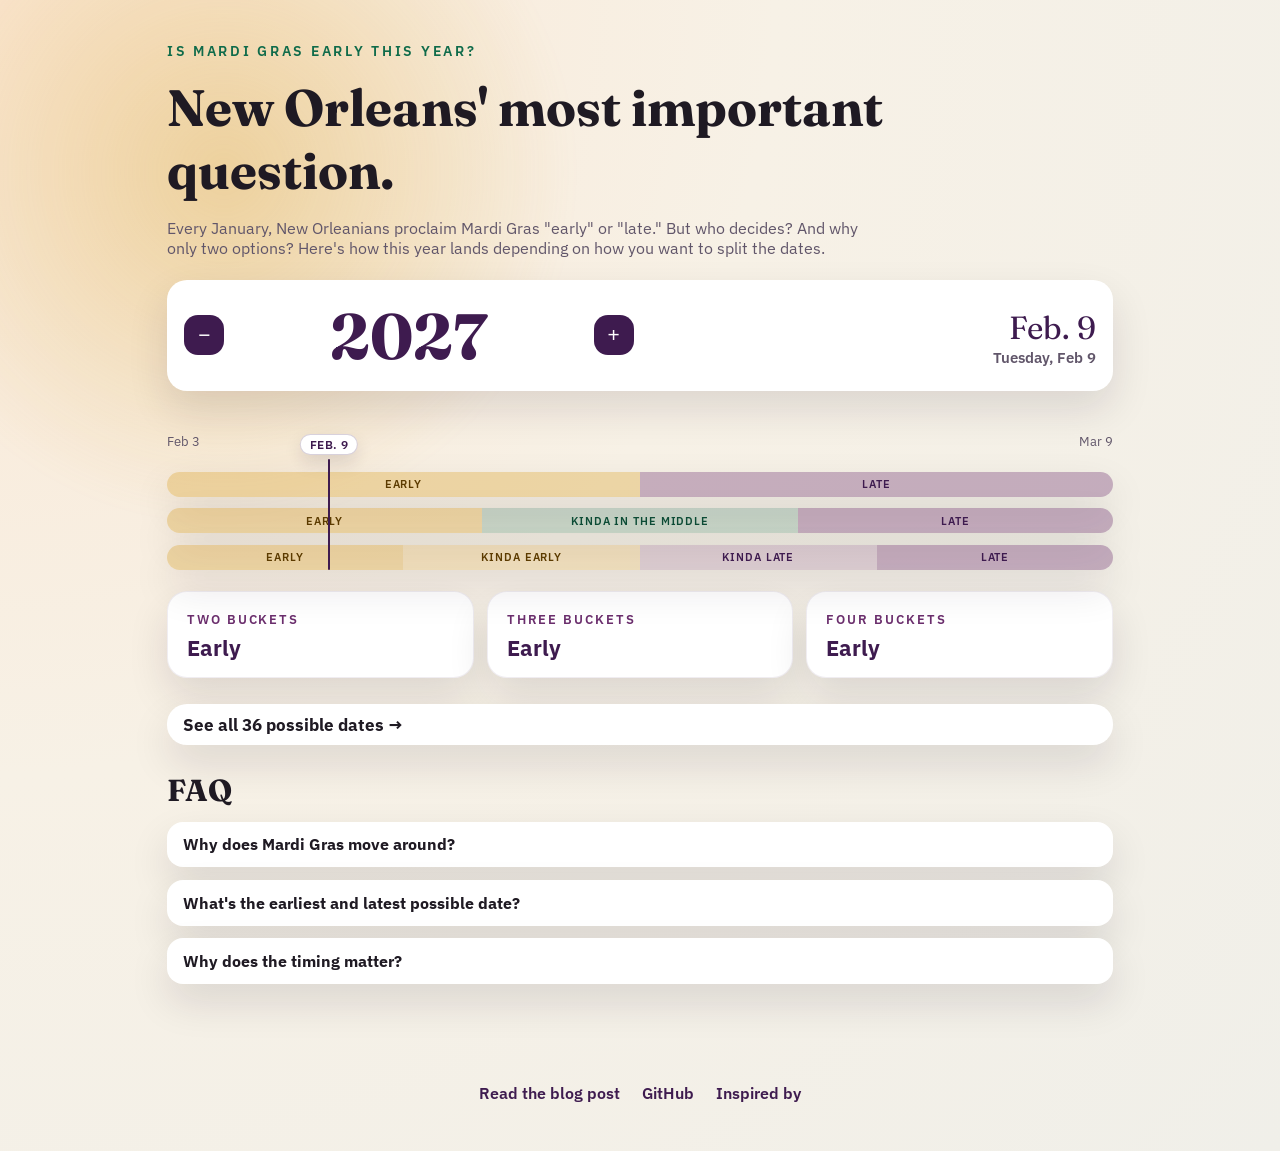
==== index.html @ 9261071d "Add inspiration link" ====
<!-- Yes, this was totally vibe coded. -->
<!doctype html>
<html lang="en">
  <head>
    <meta charset="utf-8" />
    <meta name="viewport" content="width=device-width, initial-scale=1" />
    <title>Is Mardi Gras Early?</title>

    <meta
      name="description"
      content="Is Mardi Gras early this year? Find the next Mardi Gras date and see how early or late it is across multiple classifications."
    />
    <link rel="canonical" href="https://ismardigrasearly.com/" />
    <meta property="og:title" content="Is Mardi Gras Early?" />
    <meta
      property="og:description"
      content="Find the next Mardi Gras date and see how early or late it feels."
    />
    <meta property="og:url" content="https://ismardigrasearly.com/" />
    <meta property="og:type" content="website" />
    <meta property="og:site_name" content="Is Mardi Gras Early?" />
    <meta property="og:image" content="https://ismardigrasearly.com/og-image.png" />
    <meta name="twitter:card" content="summary_large_image" />
    <meta name="twitter:title" content="Is Mardi Gras Early?" />
    <meta
      name="twitter:description"
      content="Find the next Mardi Gras date and see how early or late it feels."
    />
    <meta name="twitter:image" content="https://ismardigrasearly.com/og-image.png" />
    <link rel="icon" href="favicon.svg" type="image/svg+xml" />
    <link rel="apple-touch-icon" href="apple-touch-icon.png" />
    <link rel="preconnect" href="https://fonts.googleapis.com" />
    <link rel="preconnect" href="https://fonts.gstatic.com" crossorigin />
    <link
      href="https://fonts.googleapis.com/css2?family=Fraunces:opsz,wght@9..144,500;9..144,700&family=IBM+Plex+Sans:wght@300;400;600&display=swap"
      rel="stylesheet"
    />
    <link rel="stylesheet" href="styles.css" />

    <script type="application/ld+json">
      {
        "@context": "https://schema.org",
        "@type": "WebSite",
        "name": "Is Mardi Gras Early?",
        "url": "https://ismardigrasearly.com/",
        "description": "Find the next Mardi Gras date and see how early or late it is across multiple classifications."
      }
    </script>
  </head>
  <body>
    <div class="glow"></div>
    <header class="hero">
      <p class="eyebrow">Is Mardi Gras early this year?</p>
      <h1>New Orleans' most important question.</h1>
      <p class="lead">
        Every January, New Orleanians proclaim Mardi Gras "early" or "late."
        But who decides? And why only two options? Here's how this year lands
        depending on how you want to split the dates.
      </p>

      <div class="year-panel">
        <div class="year-display">
          <div class="year-controls">
            <button class="step" id="yearDown" aria-label="Previous year">
              −
            </button>
            <input id="yearInput" type="number" inputmode="numeric" />
            <button class="step" id="yearUp" aria-label="Next year">+</button>
          </div>
        </div>

        <div class="date-display">
          <div class="date-hero" id="mardiDate">Feb 17</div>
          <div class="date-sub" id="mardiWeekday">Tuesday, Feb 17</div>
        </div>
      </div>
    </header>

    <main>
      <section class="section verdict" id="verdict">
        <div class="timeline">
          <div class="timeline-range">
            <span>Feb 3</span>
            <span>Mar 9</span>
          </div>
          <div class="timeline-stack">
            <div class="timeline-row">
              <div class="segment segment-early" style="--days: 18;">
                <span class="full-label">Early</span>
                <span class="short-label">E</span>
              </div>
              <div class="segment segment-late" style="--days: 18;">
                <span class="full-label">Late</span>
                <span class="short-label">L</span>
              </div>
            </div>
            <div class="timeline-row">
              <div class="segment segment-early" style="--days: 12;">
                <span class="full-label">Early</span>
                <span class="short-label">E</span>
              </div>
              <div class="segment segment-mid" style="--days: 12;">
                <span class="full-label">Kinda in the Middle</span>
                <span class="short-label">M</span>
              </div>
              <div class="segment segment-late" style="--days: 12;">
                <span class="full-label">Late</span>
                <span class="short-label">L</span>
              </div>
            </div>
            <div class="timeline-row">
              <div class="segment segment-early" style="--days: 9;">
                <span class="full-label">Early</span>
                <span class="short-label">E</span>
              </div>
              <div class="segment segment-early-soft" style="--days: 9;">
                <span class="full-label">Kinda Early</span>
                <span class="short-label">KE</span>
              </div>
              <div class="segment segment-late-soft" style="--days: 9;">
                <span class="full-label">Kinda Late</span>
                <span class="short-label">KL</span>
              </div>
              <div class="segment segment-late" style="--days: 9;">
                <span class="full-label">Late</span>
                <span class="short-label">L</span>
              </div>
            </div>
            <div class="timeline-marker" id="timelineMarker">
              <div class="marker-label" id="timelineMarkerLabel">Feb 17</div>
              <div class="marker-line"></div>
            </div>
          </div>
        </div>
        <div class="verdict-grid">
          <article class="verdict-card">
            <span class="label">Two Buckets</span>
            <p class="result" id="halvesResult">Early</p>
          </article>
          <article class="verdict-card">
            <span class="label">Three Buckets</span>
            <p class="result" id="thirdsResult">Kinda in the Middle</p>
          </article>
          <article class="verdict-card">
            <span class="label">Four Buckets</span>
            <p class="result" id="fourthsResult">Early</p>
          </article>
        </div>
      </section>

      <section class="section">
        <details class="expander" id="allDates">
          <summary>See all 36 possible dates →</summary>
          <div class="expander-body">
            <p class="section-note">
              There are 36 possible dates, from Feb 3 to Mar 9. Your selected
              year is highlighted.
            </p>
            <div class="table-wrap">
              <table class="breakdown" id="breakdownTable">
                <thead>
                  <tr>
                    <th>Date</th>
                    <th>Two Buckets</th>
                    <th>Three Buckets</th>
                    <th>Four Buckets</th>
                  </tr>
                </thead>
                <tbody></tbody>
              </table>
            </div>
            <div class="card-list" id="breakdownCards" aria-hidden="true"></div>
          </div>
        </details>
      </section>

      <section class="section faq">
        <h2>FAQ</h2>
        <details>
          <summary>Why does Mardi Gras move around?</summary>
          <p>
            Mardi Gras is always 47 days before Easter. Easter follows the lunar
            calendar, so it shifts each year, and Mardi Gras shifts with it.
          </p>
        </details>
        <details>
          <summary>What's the earliest and latest possible date?</summary>
          <p>
            Earliest is February 3. Latest is March 9. That's a 35-day window
            (36 if you count February 29 in leap years).
          </p>
        </details>
        <details>
          <summary>Why does the timing matter?</summary>
          <p>
            Two reasons. First, king cake season length — Carnival starts
            January 6, so an early Mardi Gras means fewer weeks of king cake.
            Second, weather — early February often needs a coat on the parade
            route, while early March is sunburn territory.
          </p>
        </details>
      </section>

    </main>

    <footer>
      <div class="footer-links">
        <a href="https://dunn.us/notes/is-mardi-gras-early">Read the blog post</a>
        <a href="https://github.com/andrewedunn/ismardigrasearly">GitHub</a>
        <a href="https://www.nola.com/entertainment_life/mardi_gras/mardi-gras-date-lunar-cycle/article_87481c2b-2ed1-4d84-a50e-b49f899e9219.html">Inspired by</a>
      </div>
    </footer>

    <script src="script.js"></script>
    <script
      data-goatcounter="https://aed.goatcounter.com/count"
      async
      src="//gc.zgo.at/count.js"
    ></script>
  </body>
</html>
---- styles.css ----
:root {
  --purple-deep: #3e1b4f;
  --purple-mid: #6b2e6d;
  --green: #0f6b4a;
  --gold: #d6a12b;
  --cream: #f7f1e6;
  --ink: #1f1a23;
  --muted: #61566a;
  --card: #ffffff;
  --shadow: 0 18px 40px rgba(30, 20, 40, 0.12);
  --radius: 20px;
}

* {
  box-sizing: border-box;
}

body {
  margin: 0;
  font-family: "IBM Plex Sans", "Trebuchet MS", sans-serif;
  background: radial-gradient(circle at top left, #fbe7d3 0%, #f7f1e6 45%, #f0efe9 100%);
  color: var(--ink);
  min-height: 100vh;
}

.glow {
  position: fixed;
  inset: -20% auto auto -10%;
  width: 55vw;
  height: 55vw;
  background: radial-gradient(circle, rgba(214, 161, 43, 0.35), transparent 70%);
  filter: blur(10px);
  pointer-events: none;
  z-index: -1;
}

.hero {
  padding: 2.6rem 6vw 0.8rem;
  max-width: 1100px;
  margin: 0 auto;
  animation: floatIn 0.8s ease-out both;
}

.eyebrow {
  font-size: 0.85rem;
  text-transform: uppercase;
  letter-spacing: 0.2em;
  color: var(--green);
  font-weight: 600;
  margin: 0 0 1rem;
}

h1 {
  font-family: "Fraunces", "Times New Roman", serif;
  font-size: clamp(2.4rem, 4vw, 3.6rem);
  margin: 0 0 1rem;
}

.lead {
  font-size: 1rem;
  max-width: 720px;
  color: var(--muted);
  margin: 0 0 1.4rem;
}


.year-panel {
  display: grid;
  gap: 0.8rem;
  grid-template-columns: repeat(auto-fit, minmax(240px, 1fr));
  background: var(--card);
  padding: 1rem 1.1rem;
  border-radius: var(--radius);
  box-shadow: var(--shadow);
  align-items: center;
}

.label {
  font-size: 0.8rem;
  text-transform: uppercase;
  letter-spacing: 0.15em;
  color: var(--purple-mid);
  font-weight: 600;
}

.year-controls {
  display: grid;
  grid-template-columns: auto minmax(160px, 1fr) auto;
  gap: 0.45rem;
  align-items: center;
  justify-self: start;
}

input[type="number"] {
  font-family: "Fraunces", "Times New Roman", serif;
  font-size: clamp(2.8rem, 5vw, 4rem);
  text-align: center;
  width: 100%;
  padding: 0;
  border: none;
  background: transparent;
  color: var(--purple-deep);
  font-weight: 700;
  appearance: textfield;
  line-height: 1;
}

input[type="number"]::-webkit-outer-spin-button,
input[type="number"]::-webkit-inner-spin-button {
  -webkit-appearance: none;
  margin: 0;
}

.step {
  border: none;
  background: var(--purple-deep);
  color: #fff;
  font-size: 1.3rem;
  width: 40px;
  height: 40px;
  border-radius: 14px;
  cursor: pointer;
  transition: transform 0.2s ease, background 0.2s ease;
}

.step:hover {
  transform: translateY(-2px);
  background: var(--green);
}

.date-display {
  text-align: right;
  justify-self: end;
}

.date-hero {
  font-family: "Fraunces", "Times New Roman", serif;
  font-size: clamp(1.4rem, 2.6vw, 2rem);
  margin-top: 0.2rem;
  color: var(--purple-deep);
}

.date-sub {
  color: var(--muted);
  font-weight: 600;
  font-size: 0.95rem;
}

main {
  max-width: 1100px;
  margin: 0 auto;
  padding: 0 6vw 3rem;
}

.section {
  margin-top: 1.6rem;
  animation: fadeUp 0.8s ease-out both;
}

.section:nth-of-type(2) {
  animation-delay: 0.1s;
}

.section:nth-of-type(3) {
  animation-delay: 0.2s;
}

.section:nth-of-type(4) {
  animation-delay: 0.3s;
}

.section h2 {
  font-family: "Fraunces", "Times New Roman", serif;
  font-size: 1.9rem;
  margin-bottom: 0.6rem;
}

.section-note {
  color: var(--muted);
  margin-top: 0;
}

.verdict {
  display: grid;
  gap: 0.5rem;
}

.timeline {
  margin: 0.2rem 0 0.85rem;
}

.timeline-range {
  display: flex;
  justify-content: space-between;
  font-size: 0.8rem;
  color: var(--muted);
  margin-bottom: 0.6rem;
}

.timeline-stack {
  position: relative;
  display: grid;
  gap: 0.7rem;
  padding-top: 0.8rem;
}

.timeline-row {
  display: flex;
  border-radius: 999px;
  overflow: hidden;
  box-shadow: var(--shadow);
}

.segment {
  flex: var(--days) 0 0;
  display: flex;
  align-items: center;
  justify-content: center;
  padding: 0.4rem 0.5rem;
  text-transform: uppercase;
  letter-spacing: 0.08em;
  font-size: 0.7rem;
  font-weight: 600;
  line-height: 1.1;
  text-align: center;
}

.segment-early {
  background: rgba(214, 161, 43, 0.35);
  color: #5c3b00;
}

.segment-early-soft {
  background: rgba(214, 161, 43, 0.22);
  color: #5c3b00;
}

.segment-mid {
  background: rgba(15, 107, 74, 0.2);
  color: #0c4b35;
}

.segment-late-soft {
  background: rgba(107, 46, 109, 0.18);
  color: #3e1b4f;
}

.segment-late {
  background: rgba(107, 46, 109, 0.35);
  color: #3e1b4f;
}

.short-label {
  display: none;
}

.timeline-marker {
  position: absolute;
  top: 0;
  bottom: 0;
  left: 50%;
  width: 0;
  transform: translateX(-50%);
  transition: left 0.6s ease;
  pointer-events: none;
}

.marker-line {
  position: absolute;
  top: 0;
  bottom: 0;
  left: 50%;
  width: 2px;
  transform: translateX(-50%);
  background: var(--purple-deep);
  border-radius: 999px;
}

.marker-label {
  position: absolute;
  top: -1.6rem;
  left: 50%;
  transform: translateX(-50%);
  background: var(--card);
  color: var(--purple-deep);
  border: 1px solid rgba(62, 27, 79, 0.2);
  border-radius: 999px;
  padding: 0.15rem 0.55rem;
  font-size: 0.72rem;
  font-weight: 600;
  letter-spacing: 0.04em;
  text-transform: uppercase;
  box-shadow: 0 8px 18px rgba(30, 20, 40, 0.12);
  white-space: nowrap;
}


.verdict-grid {
  display: grid;
  gap: 0.8rem;
  grid-template-columns: repeat(auto-fit, minmax(160px, 1fr));
}

.verdict-card {
  background: var(--card);
  border-radius: var(--radius);
  padding: 1rem 1.2rem;
  box-shadow: var(--shadow);
  border: 1px solid rgba(62, 27, 79, 0.08);
}

.verdict-card .result {
  font-size: 1.4rem;
  font-weight: 700;
  margin: 0.4rem 0 0;
  color: var(--purple-deep);
  line-height: 1.2;
}



.table-wrap {
  background: var(--card);
  border-radius: var(--radius);
  box-shadow: var(--shadow);
  overflow-x: auto;
}

.card-list {
  display: none;
  gap: 0.8rem;
  margin-top: 1rem;
}

.card-item {
  background: var(--card);
  border-radius: 16px;
  padding: 0.9rem 1rem;
  box-shadow: var(--shadow);
  border: 1px solid rgba(62, 27, 79, 0.08);
}

.card-item.highlight {
  border-color: rgba(107, 46, 109, 0.8);
  box-shadow: 0 0 0 2px rgba(107, 46, 109, 0.25);
}

.card-title {
  font-family: "Fraunces", "Times New Roman", serif;
  font-size: 1.1rem;
  margin: 0 0 0.4rem;
}

.card-meta {
  display: grid;
  gap: 0.3rem;
  color: var(--muted);
  font-size: 0.92rem;
}


.expander {
  background: var(--card);
  border-radius: var(--radius);
  box-shadow: var(--shadow);
  padding: 0.6rem 1rem;
}

.expander summary {
  cursor: pointer;
  font-weight: 700;
  font-size: 1.05rem;
  list-style: none;
}

.expander summary::-webkit-details-marker {
  display: none;
}

.expander[open] summary {
  margin-bottom: 0.6rem;
}

.expander-body {
  padding-bottom: 0.6rem;
}

.faq details {
  background: var(--card);
  border-radius: 16px;
  box-shadow: var(--shadow);
  padding: 0.8rem 1rem;
  margin-top: 0.8rem;
}

.faq summary {
  cursor: pointer;
  font-weight: 700;
  list-style: none;
}

.faq summary::-webkit-details-marker {
  display: none;
}

.faq p {
  margin: 0.6rem 0 0;
  color: var(--muted);
}

.table-wrap table {
  width: 100%;
  border-collapse: collapse;
  min-width: 600px;
}

th,
td {
  padding: 0.7rem 0.85rem;
  text-align: left;
  font-size: 0.9rem;
}

th {
  text-transform: uppercase;
  letter-spacing: 0.1em;
  font-size: 0.75rem;
  color: var(--muted);
  background: rgba(62, 27, 79, 0.04);
}

tr:nth-child(even) td {
  background: rgba(247, 241, 230, 0.6);
}

tr.highlight td {
  background: rgba(107, 46, 109, 0.2);
  border-top: 2px solid var(--purple-mid);
  border-bottom: 2px solid var(--purple-mid);
}






footer {
  padding: 2.2rem 6vw 3rem;
  text-align: center;
  color: var(--muted);
}

.footer-links {
  margin-top: 1rem;
  display: flex;
  gap: 1.4rem;
  justify-content: center;
  flex-wrap: wrap;
}

.footer-links a {
  color: var(--purple-deep);
  text-decoration: none;
  font-weight: 600;
}

.footer-links a:hover {
  color: var(--green);
}

@keyframes fadeUp {
  from {
    opacity: 0;
    transform: translateY(14px);
  }
  to {
    opacity: 1;
    transform: translateY(0);
  }
}

@keyframes floatIn {
  from {
    opacity: 0;
    transform: translateY(24px);
  }
  to {
    opacity: 1;
    transform: translateY(0);
  }
}

@media (max-width: 720px) {
  .hero {
    padding: 2.1rem 5vw 0.9rem;
  }

  .lead {
    margin-bottom: 1.1rem;
  }

  .year-panel {
    text-align: left;
    padding: 0.9rem;
    position: sticky;
    top: 0.75rem;
    z-index: 3;
    background: var(--card);
  }

  .year-panel.compact {
    padding: 0.6rem 0.75rem;
    gap: 0.6rem;
    grid-template-columns: 1.1fr 0.9fr;
    border-radius: 16px;
  }

  .year-panel.compact .label {
    display: none;
  }

  .year-panel.compact .year-controls {
    margin-top: 0;
  }

  .year-panel.compact .date-hero {
    font-size: 1.2rem;
    margin-top: 0;
  }

  .year-panel.compact .date-sub {
    display: none;
  }

  .year-controls {
    grid-template-columns: auto minmax(120px, 1fr) auto;
    gap: 0.35rem;
  }

  .date-display {
    text-align: left;
    justify-self: start;
  }

  .date-hero {
    font-size: 2rem;
  }

  .section {
    margin-top: 1.6rem;
  }

  .segment {
    font-size: 0.62rem;
    letter-spacing: 0.05em;
  }

  .full-label {
    display: none;
  }

  .short-label {
    display: inline;
  }

  th,
  td {
    padding: 0.6rem;
  }

  .table-wrap {
    display: none;
  }

  .card-list {
    display: grid;
  }
}

@media (max-width: 560px) {
  .year-panel {
    gap: 1rem;
  }

  .verdict-grid {
    grid-template-columns: 1fr;
  }

  .verdict-card .result {
    font-size: 1.25rem;
  }

  .verdict-card.mood .result {
    font-size: 1.5rem;
  }

  .verdict-card.mood {
    margin-top: 0.6rem;
  }

  .table-wrap table {
    min-width: 520px;
  }
}
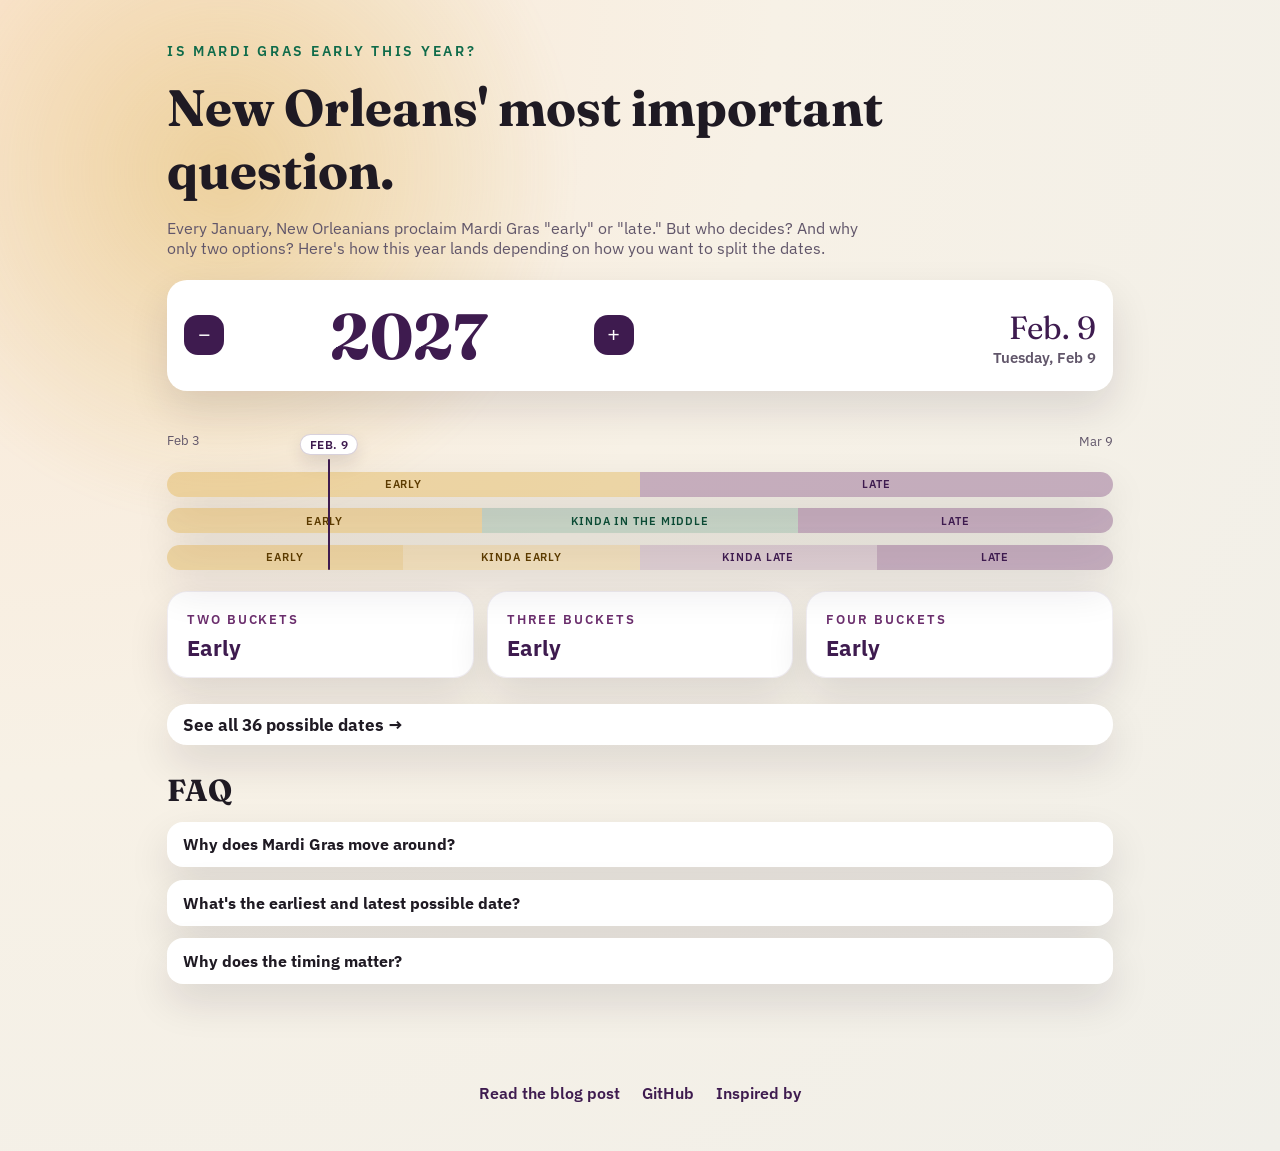
==== commit 33dba741: "Update tracking and OG image" ====
--- a/index.html
+++ b/index.html
@@ -8,25 +8,35 @@
 
     <meta
       name="description"
-      content="Is Mardi Gras early this year? Find the next Mardi Gras date and see how early or late it is across multiple classifications."
+      content="Is Mardi Gras early this year? Finally, a definitive answer. Check any year and settle the debate."
     />
     <link rel="canonical" href="https://ismardigrasearly.com/" />
     <meta property="og:title" content="Is Mardi Gras Early?" />
     <meta
       property="og:description"
-      content="Find the next Mardi Gras date and see how early or late it feels."
+      content="Every January, New Orleanians proclaim Mardi Gras \"early\" or \"late.\" But who decides? Finally, an answer."
     />
     <meta property="og:url" content="https://ismardigrasearly.com/" />
     <meta property="og:type" content="website" />
     <meta property="og:site_name" content="Is Mardi Gras Early?" />
     <meta property="og:image" content="https://ismardigrasearly.com/og-image.png" />
+    <meta property="og:image:width" content="1200" />
+    <meta property="og:image:height" content="630" />
+    <meta
+      property="og:image:alt"
+      content="Is Mardi Gras Early? A tool for classifying Mardi Gras dates."
+    />
     <meta name="twitter:card" content="summary_large_image" />
     <meta name="twitter:title" content="Is Mardi Gras Early?" />
     <meta
       name="twitter:description"
-      content="Find the next Mardi Gras date and see how early or late it feels."
+      content="Every January, New Orleanians proclaim Mardi Gras \"early\" or \"late.\" But who decides? Finally, an answer."
     />
     <meta name="twitter:image" content="https://ismardigrasearly.com/og-image.png" />
+    <meta
+      name="twitter:image:alt"
+      content="Is Mardi Gras Early? New Orleans' most important question."
+    />
     <link rel="icon" href="favicon.svg" type="image/svg+xml" />
     <link rel="apple-touch-icon" href="apple-touch-icon.png" />
     <link rel="preconnect" href="https://fonts.googleapis.com" />
@@ -43,7 +53,7 @@
         "@type": "WebSite",
         "name": "Is Mardi Gras Early?",
         "url": "https://ismardigrasearly.com/",
-        "description": "Find the next Mardi Gras date and see how early or late it is across multiple classifications."
+        "description": "Is Mardi Gras early this year? Finally, a definitive answer. Check any year and settle the debate."
       }
     </script>
   </head>
@@ -213,7 +223,7 @@
 
     <script src="script.js"></script>
     <script
-      data-goatcounter="https://aed.goatcounter.com/count"
+      data-goatcounter="https://ismardigrasearly.goatcounter.com/count"
       async
       src="//gc.zgo.at/count.js"
     ></script>
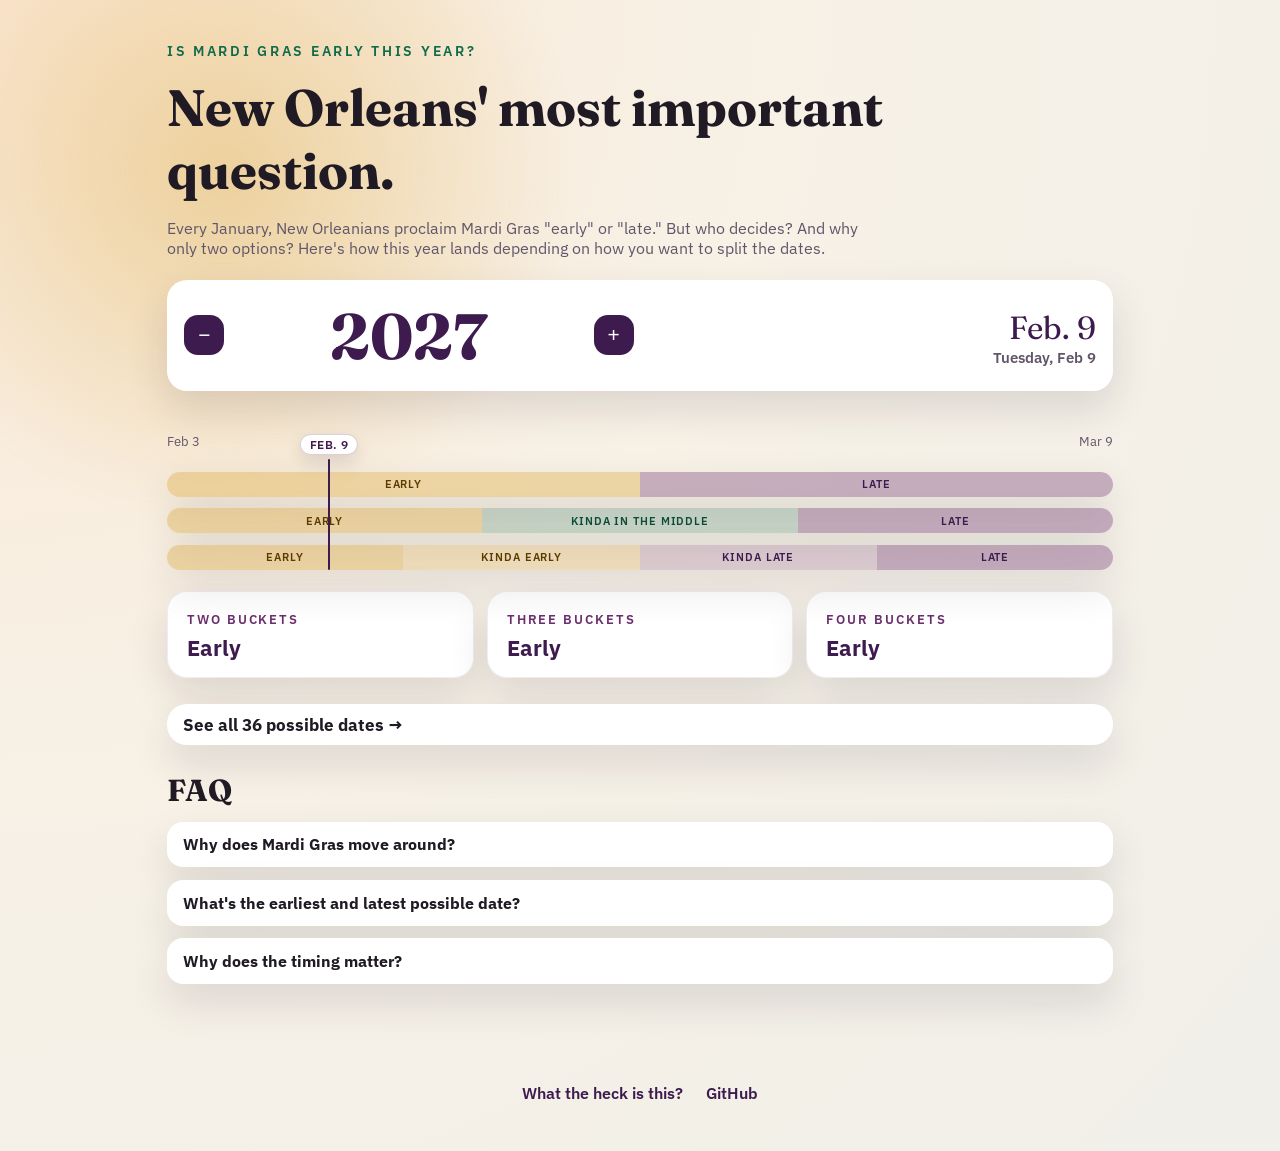
==== commit f4305389: "Update footer link text and remove inspiration link Co-Authored-By: Claude Opus 4.5 <noreply@anthrop" ====
--- a/index.html
+++ b/index.html
@@ -215,9 +215,8 @@
 
     <footer>
       <div class="footer-links">
-        <a href="https://dunn.us/notes/is-mardi-gras-early">Read the blog post</a>
+        <a href="https://dunn.us/notes/is-mardi-gras-early">What the heck is this?</a>
         <a href="https://github.com/andrewedunn/ismardigrasearly">GitHub</a>
-        <a href="https://www.nola.com/entertainment_life/mardi_gras/mardi-gras-date-lunar-cycle/article_87481c2b-2ed1-4d84-a50e-b49f899e9219.html">Inspired by</a>
       </div>
     </footer>
 
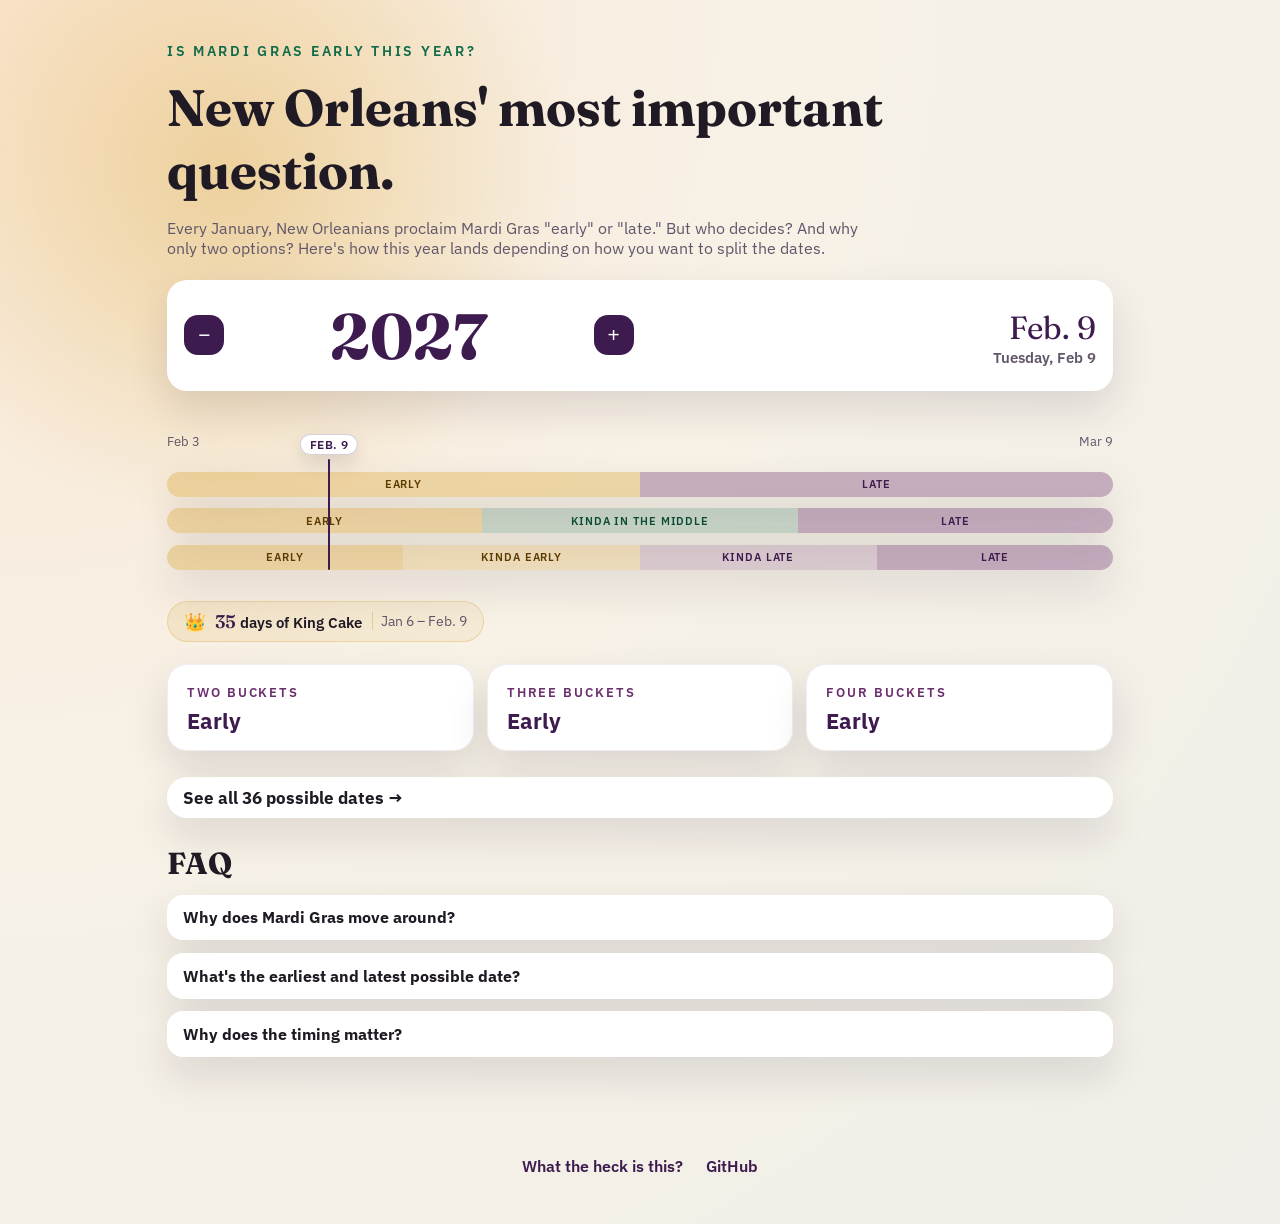
==== commit 3517fa19: "Add King Cake days feature - Show days of King Cake (Jan 6 to Mardi Gras) in callout below timeline " ====
--- a/index.html
+++ b/index.html
@@ -142,6 +142,11 @@
             </div>
           </div>
         </div>
+        <div class="king-cake-callout">
+          <span class="king-cake-icon">👑</span>
+          <span class="king-cake-text"><span id="kingCakeDays">43</span> days of King Cake</span>
+          <span class="king-cake-range">Jan 6 – <span id="kingCakeEnd">Feb 17</span></span>
+        </div>
         <div class="verdict-grid">
           <article class="verdict-card">
             <span class="label">Two Buckets</span>
@@ -171,6 +176,7 @@
                 <thead>
                   <tr>
                     <th>Date</th>
+                    <th>King Cake Days</th>
                     <th>Two Buckets</th>
                     <th>Three Buckets</th>
                     <th>Four Buckets</th>
--- a/styles.css
+++ b/styles.css
@@ -295,6 +295,41 @@
 }
 
 
+.king-cake-callout {
+  display: flex;
+  align-items: center;
+  gap: 0.6rem;
+  background: linear-gradient(135deg, rgba(214, 161, 43, 0.15), rgba(214, 161, 43, 0.08));
+  border: 1px solid rgba(214, 161, 43, 0.3);
+  border-radius: 999px;
+  padding: 0.5rem 1rem;
+  margin: 0.6rem 0 0.9rem;
+  width: fit-content;
+}
+
+.king-cake-icon {
+  font-size: 1.1rem;
+}
+
+.king-cake-text {
+  font-weight: 600;
+  color: var(--ink);
+  font-size: 0.95rem;
+}
+
+#kingCakeDays {
+  font-family: "Fraunces", "Times New Roman", serif;
+  font-size: 1.15rem;
+  color: var(--purple-deep);
+}
+
+.king-cake-range {
+  color: var(--muted);
+  font-size: 0.85rem;
+  padding-left: 0.5rem;
+  border-left: 1px solid rgba(214, 161, 43, 0.4);
+}
+
 .verdict-grid {
   display: grid;
   gap: 0.8rem;
@@ -411,7 +446,7 @@
 .table-wrap table {
   width: 100%;
   border-collapse: collapse;
-  min-width: 600px;
+  min-width: 680px;
 }
 
 th,
@@ -575,6 +610,19 @@
   .card-list {
     display: grid;
   }
+
+  .king-cake-callout {
+    flex-wrap: wrap;
+    gap: 0.4rem 0.6rem;
+  }
+
+  .king-cake-range {
+    border-left: none;
+    padding-left: 0;
+    width: 100%;
+    margin-left: 1.7rem;
+    margin-top: -0.2rem;
+  }
 }
 
 @media (max-width: 560px) {
@@ -599,6 +647,6 @@
   }
 
   .table-wrap table {
-    min-width: 520px;
-  }
-}
+    min-width: 600px;
+  }
+}
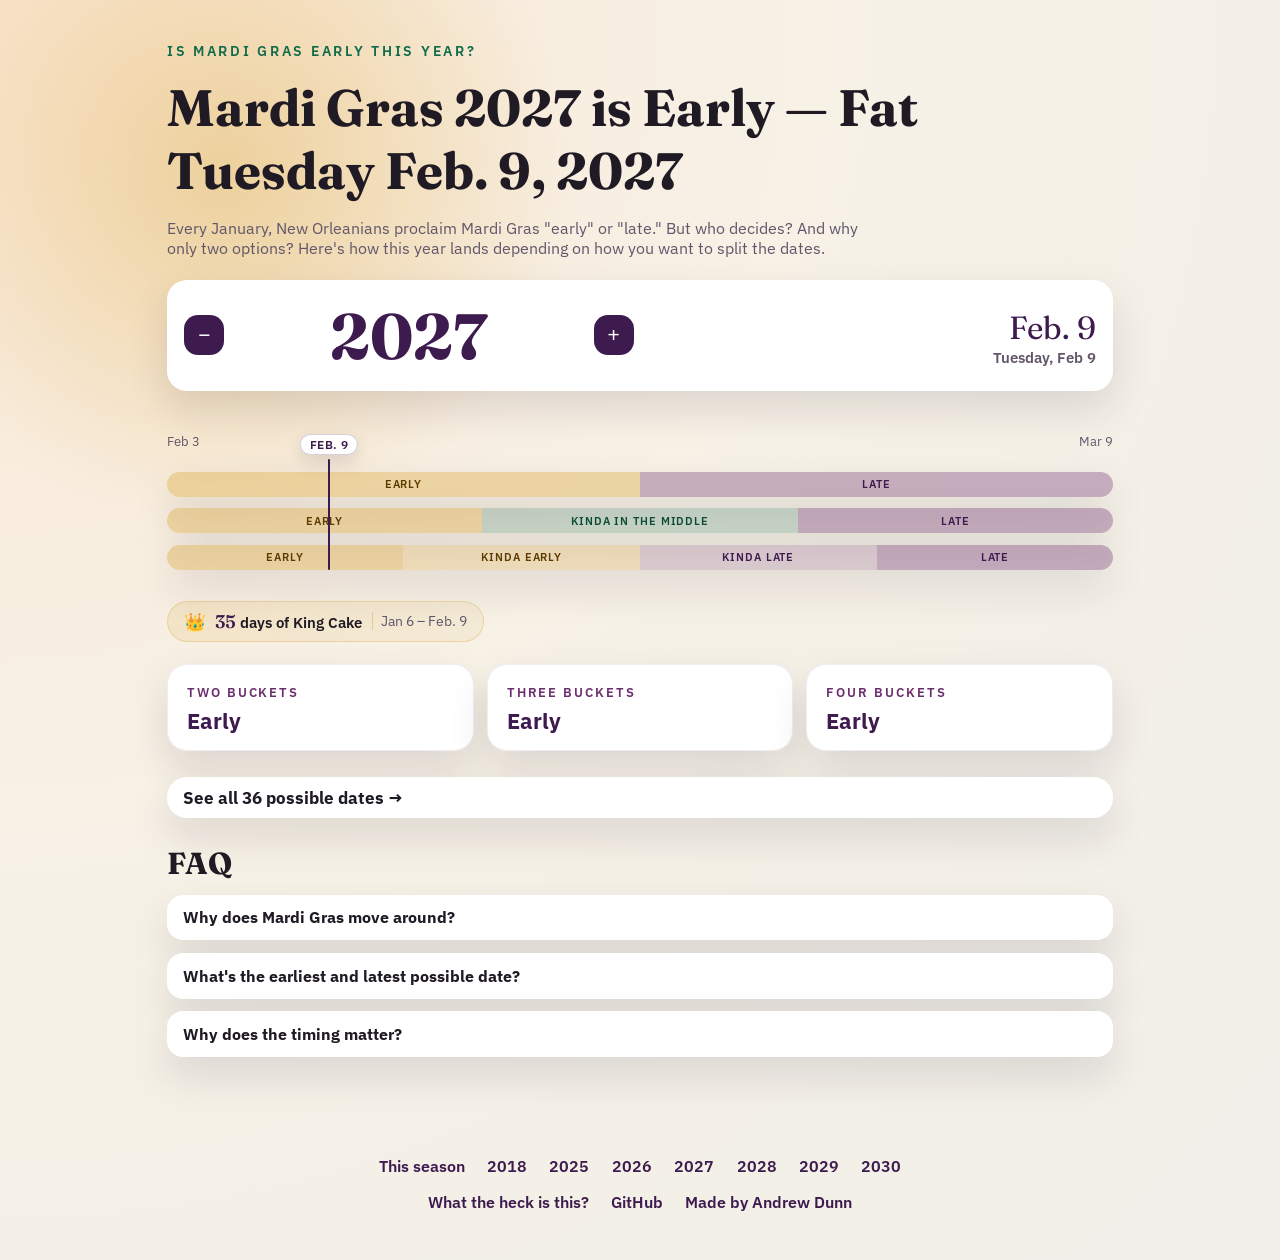
==== commit 32bf8a76: "Add "Made by Andrew Dunn" credit link to dunn.us Co-Authored-By: Claude Opus 5.5 <noreply@anthropic." ====
--- a/index.html
+++ b/index.html
@@ -14,7 +14,7 @@
     <meta property="og:title" content="Is Mardi Gras Early?" />
     <meta
       property="og:description"
-      content="Every January, New Orleanians proclaim Mardi Gras \"early\" or \"late.\" But who decides? Finally, an answer."
+      content="Every January, New Orleanians proclaim Mardi Gras &quot;early&quot; or &quot;late.&quot; But who decides? Finally, an answer."
     />
     <meta property="og:url" content="https://ismardigrasearly.com/" />
     <meta property="og:type" content="website" />
@@ -30,22 +30,22 @@
     <meta name="twitter:title" content="Is Mardi Gras Early?" />
     <meta
       name="twitter:description"
-      content="Every January, New Orleanians proclaim Mardi Gras \"early\" or \"late.\" But who decides? Finally, an answer."
+      content="Every January, New Orleanians proclaim Mardi Gras &quot;early&quot; or &quot;late.&quot; But who decides? Finally, an answer."
     />
     <meta name="twitter:image" content="https://ismardigrasearly.com/og-image.png" />
     <meta
       name="twitter:image:alt"
       content="Is Mardi Gras Early? New Orleans' most important question."
     />
-    <link rel="icon" href="favicon.svg" type="image/svg+xml" />
-    <link rel="apple-touch-icon" href="apple-touch-icon.png" />
+    <link rel="icon" href="/favicon.svg" type="image/svg+xml" />
+    <link rel="apple-touch-icon" href="/apple-touch-icon.png" />
     <link rel="preconnect" href="https://fonts.googleapis.com" />
     <link rel="preconnect" href="https://fonts.gstatic.com" crossorigin />
     <link
       href="https://fonts.googleapis.com/css2?family=Fraunces:opsz,wght@9..144,500;9..144,700&family=IBM+Plex+Sans:wght@300;400;600&display=swap"
       rel="stylesheet"
     />
-    <link rel="stylesheet" href="styles.css" />
+    <link rel="stylesheet" href="/styles.css" />
 
     <script type="application/ld+json">
       {
@@ -61,7 +61,7 @@
     <div class="glow"></div>
     <header class="hero">
       <p class="eyebrow">Is Mardi Gras early this year?</p>
-      <h1>New Orleans' most important question.</h1>
+      <h1 id="yearAnswer">New Orleans' most important question.</h1>
       <p class="lead">
         Every January, New Orleanians proclaim Mardi Gras "early" or "late."
         But who decides? And why only two options? Here's how this year lands
@@ -74,7 +74,7 @@
             <button class="step" id="yearDown" aria-label="Previous year">
               −
             </button>
-            <input id="yearInput" type="number" inputmode="numeric" />
+            <input id="yearInput" type="number" inputmode="numeric" min="1583" max="9999" step="1" aria-label="Year" />
             <button class="step" id="yearUp" aria-label="Next year">+</button>
           </div>
         </div>
@@ -220,17 +220,36 @@
     </main>
 
     <footer>
+      <nav class="footer-links" aria-label="Mardi Gras by year">
+        <!-- YEAR_LINKS -->
+        <a href="/">This season</a>
+        <a href="/2018">2018</a>
+        <a href="/2025">2025</a>
+        <a href="/2026">2026</a>
+        <a href="/2027">2027</a>
+        <a href="/2028">2028</a>
+        <a href="/2029">2029</a>
+        <a href="/2030">2030</a>
+        <!-- /YEAR_LINKS -->
+      </nav>
       <div class="footer-links">
         <a href="https://dunn.us/notes/is-mardi-gras-early">What the heck is this?</a>
         <a href="https://github.com/andrewedunn/ismardigrasearly">GitHub</a>
+        <a href="https://dunn.us">Made by Andrew Dunn</a>
       </div>
     </footer>
 
-    <script src="script.js"></script>
+    <script src="/calculator.js"></script>
+    <script src="/script.js"></script>
     <script
       data-goatcounter="https://ismardigrasearly.goatcounter.com/count"
       async
       src="//gc.zgo.at/count.js"
     ></script>
+    <script
+      defer
+      src="https://umami.dunn.us/script.js"
+      data-website-id="5a2d210d-097d-49d0-b5dc-8baad80b6832"
+    ></script>
   </body>
 </html>
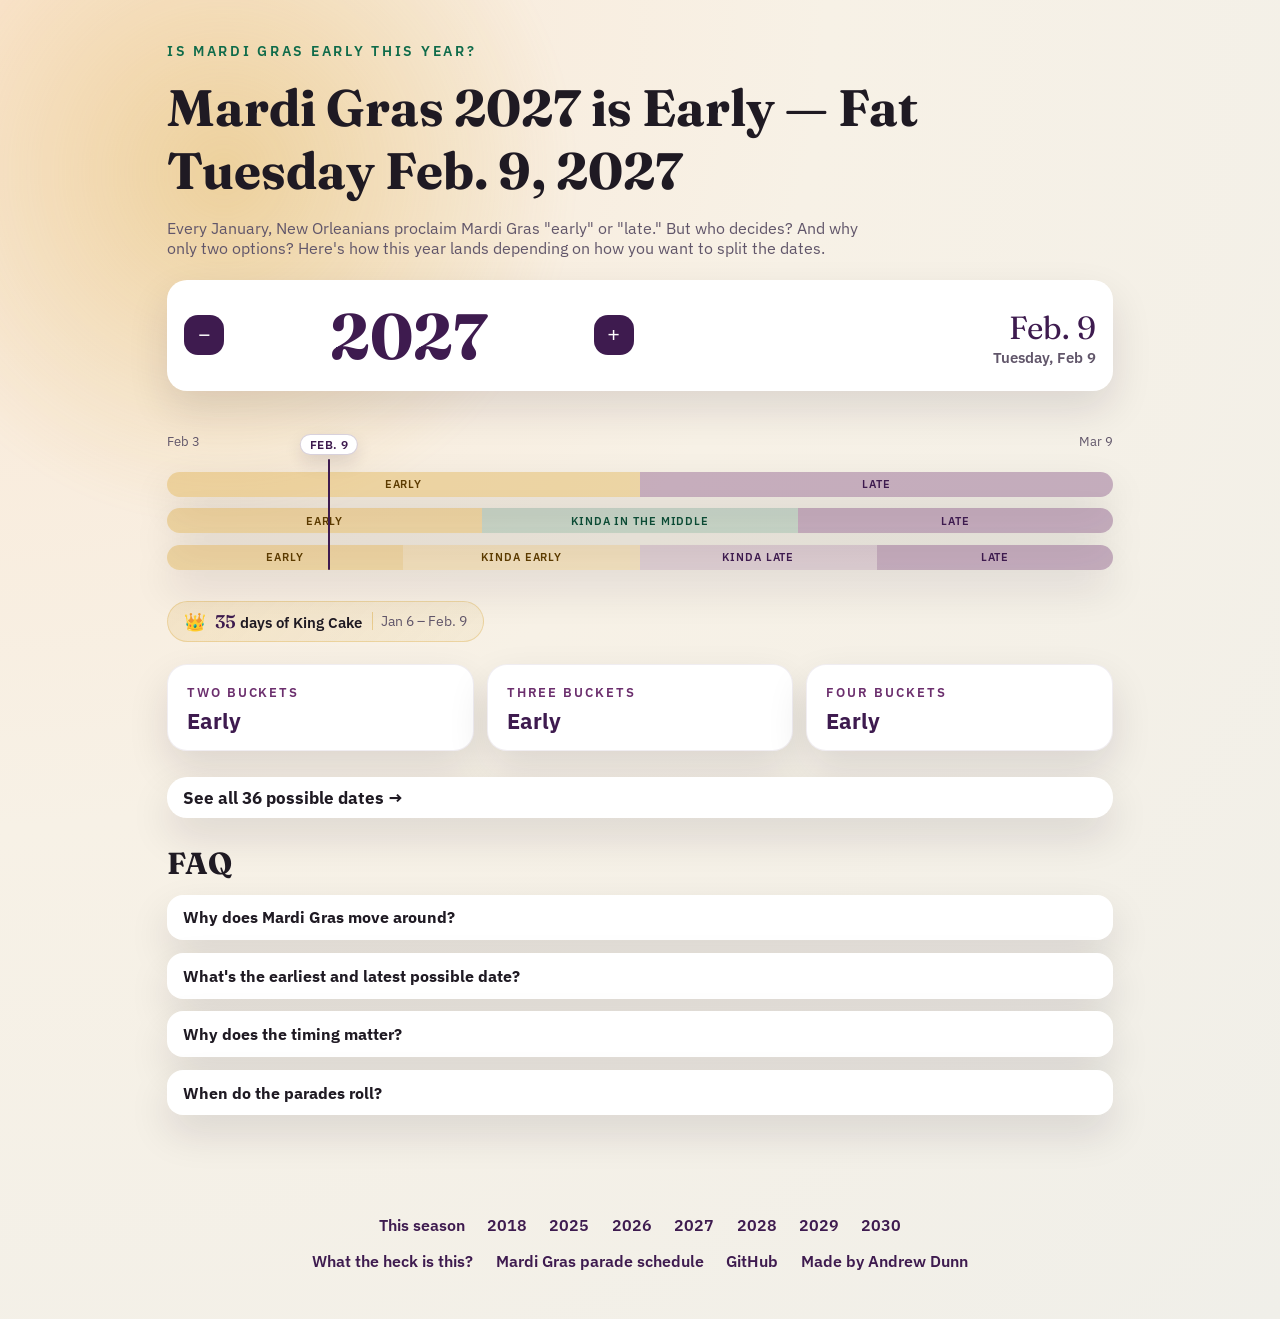
==== commit 523aa1b8: "Link to the Mardi Gras FYI parade schedule Adds a "When do the parades roll?" FAQ answer that links " ====
--- a/index.html
+++ b/index.html
@@ -215,6 +215,15 @@
             route, while early March is sunburn territory.
           </p>
         </details>
+        <details>
+          <summary>When do the parades roll?</summary>
+          <p>
+            New Orleans parades fill the weeks before Mardi Gras day, with the
+            big ones on the last two weekends. See every parade's date, start
+            time and route on the
+            <a href="https://mardigras.fyi/parade-schedule">Mardi Gras FYI parade schedule</a>.
+          </p>
+        </details>
       </section>
 
     </main>
@@ -234,6 +243,7 @@
       </nav>
       <div class="footer-links">
         <a href="https://dunn.us/notes/is-mardi-gras-early">What the heck is this?</a>
+        <a href="https://mardigras.fyi/">Mardi Gras parade schedule</a>
         <a href="https://github.com/andrewedunn/ismardigrasearly">GitHub</a>
         <a href="https://dunn.us">Made by Andrew Dunn</a>
       </div>
